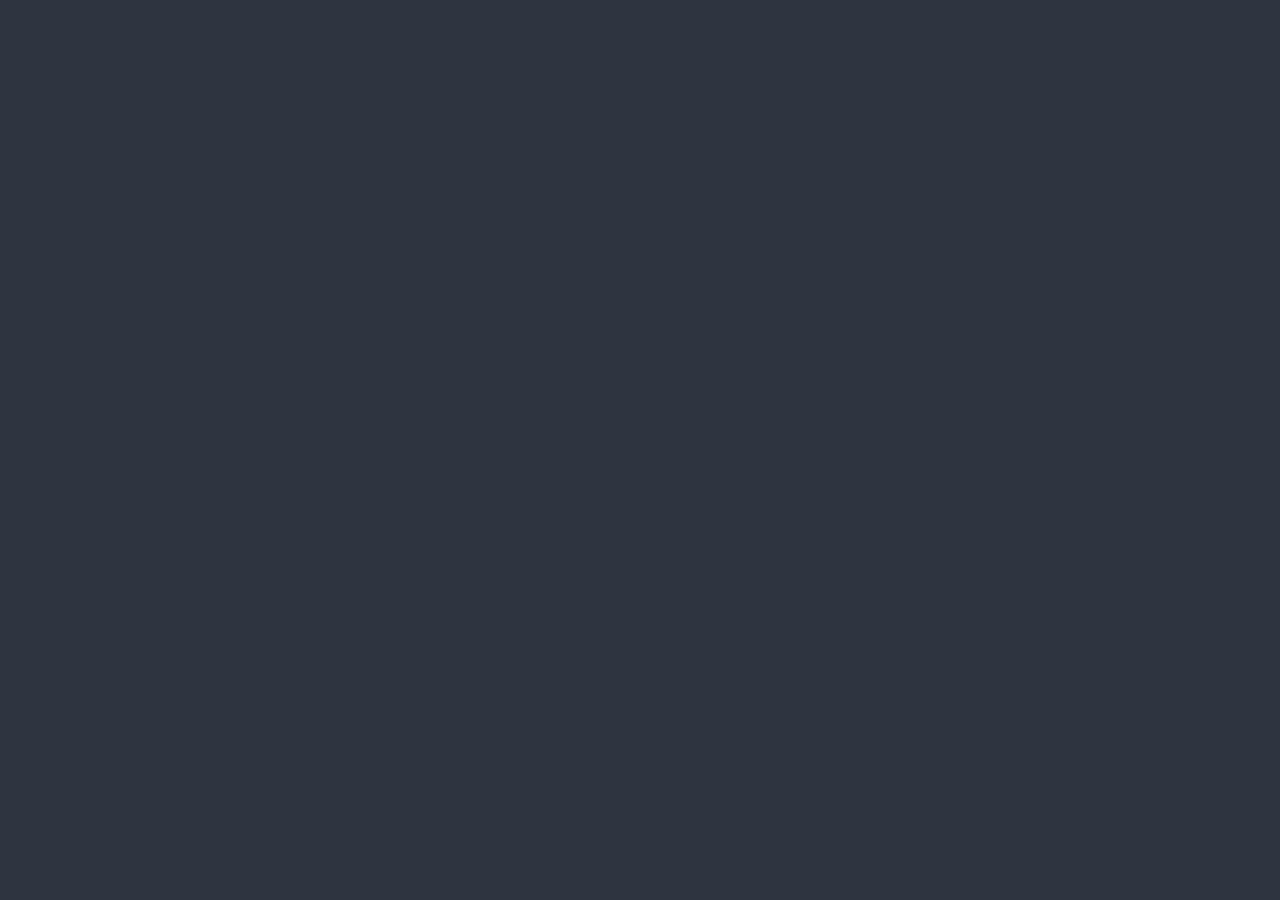
==== index.html @ 9ad7e332 "htm -> html" ====
<!DOCTYPE html>
<html lang="en">
<head>
    <meta charset="UTF-8">
    <title>stsy.io</title>
    <link href="https://fonts.googleapis.com/css?family=Fira+Code&display=swap" rel="stylesheet">
    <link rel="stylesheet" href="style.css">
    <script src="https://cdn.jsdelivr.net/npm/handlebars@latest/dist/handlebars.js"></script>
</head>
<body>
    <div id="content">
    </div>
    <script src="js/main.js"></script>
</body>
</html>
---- style.css ----
body {
    background-color: #2E3440;
    color: #D8DEE9; 
    font-family: 'Fira Code', monospace; 
    margin: 0;
    padding: 0;
}

.container {
    max-width: 800px;
    margin: 0 auto; 
    text-align: center;
    padding: 100px 20px;
}

h1 {
    font-size: 3em;
    margin-bottom: 50px;
}

ul {
    list-style-type: none;
    padding: 0;
}

li {
    margin: 20px 0;
}

a {
    color: #88C0D0;
    text-decoration: none;
    font-size: 1.5em;
}

a:hover {
    text-decoration: underline;
}
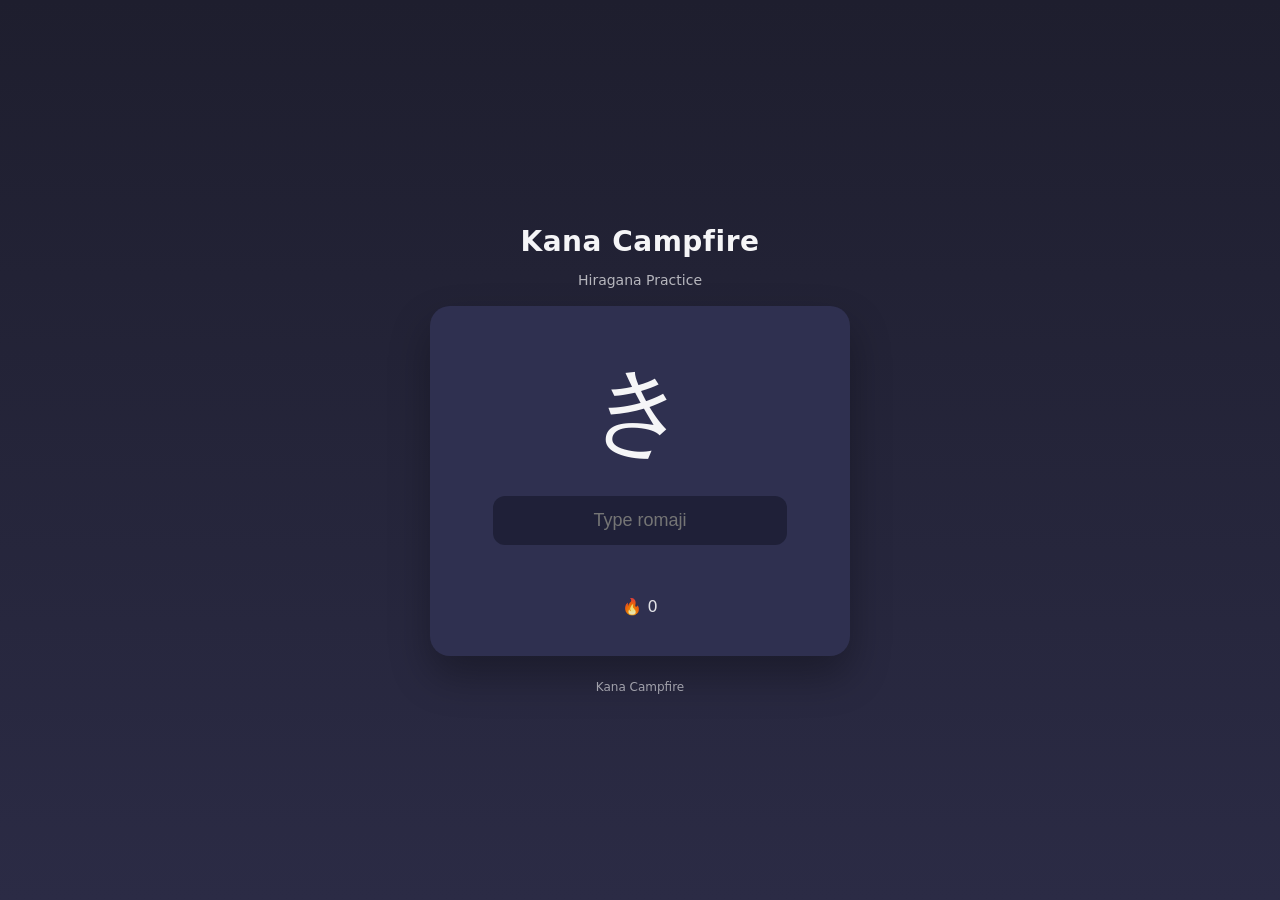
==== commit c427bf73: "Create index.html" ====
--- a/index.html
+++ b/index.html
@@ -1,15 +1,161 @@
 <!DOCTYPE html>
 <html lang="en">
 <head>
-    <meta charset="UTF-8">
-    <title>stsy.io</title>
-    <link href="https://fonts.googleapis.com/css?family=Fira+Code&display=swap" rel="stylesheet">
-    <link rel="stylesheet" href="style.css">
-    <script src="https://cdn.jsdelivr.net/npm/handlebars@latest/dist/handlebars.js"></script>
+  <meta charset="UTF-8" />
+  <meta name="viewport" content="width=device-width, initial-scale=1.0" />
+  <title>Kana Campfire</title>
+  <style>
+    body {
+      margin: 0;
+      font-family: system-ui, -apple-system, BlinkMacSystemFont, sans-serif;
+      background: linear-gradient(180deg, #1e1e2e, #2b2b45);
+      color: #f5f5f7;
+      display: flex;
+      justify-content: center;
+      align-items: center;
+      height: 100vh;
+    }
+
+    .app {
+      width: 100%;
+      max-width: 420px;
+      padding: 24px;
+    }
+
+    .card {
+      background: #2f3050;
+      border-radius: 20px;
+      padding: 40px 20px;
+      text-align: center;
+      box-shadow: 0 20px 40px rgba(0,0,0,0.3);
+    }
+
+    .hiragana {
+      font-size: 96px;
+      margin-bottom: 20px;
+    }
+
+    input {
+      width: 70%;
+      padding: 14px;
+      border-radius: 12px;
+      border: none;
+      font-size: 18px;
+      text-align: center;
+      outline: none;
+      background: #1f2038;
+      color: #fff;
+    }
+
+    .streak {
+      margin-top: 16px;
+      font-size: 16px;
+      opacity: 0.9;
+    }
+
+    .feedback {
+      margin-top: 12px;
+      font-size: 18px;
+      min-height: 24px;
+    }
+
+    .correct { color: #7CFF9B; }
+    .wrong { color: #FF7C7C; }
+
+    footer {
+      margin-top: 24px;
+      text-align: center;
+      opacity: 0.6;
+      font-size: 12px;
+    }
+
+    .title {
+      text-align: center;
+      font-size: 28px;
+      margin-bottom: 6px;
+      letter-spacing: 0.5px;
+    }
+
+    .subtitle {
+      text-align: center;
+      font-size: 14px;
+      opacity: 0.7;
+      margin-bottom: 18px;
+    }
+  </style>
 </head>
 <body>
-    <div id="content">
+  <div class="app">
+    <h1 class="title">Kana Campfire</h1>
+    <p class="subtitle">Hiragana Practice</p>
+    <div class="card">
+      <div class="hiragana" id="hiragana">あ</div>
+      <input id="answer" placeholder="Type romaji" autofocus />
+      <div class="feedback" id="feedback"></div>
+      <div class="streak">🔥 <span id="streak">0</span></div>
     </div>
-    <script src="js/main.js"></script>
+    <footer>Kana Campfire</footer>
+  </div>
+
+  <script>
+    const cards = [
+      { kana: 'あ', romaji: 'a' }, { kana: 'い', romaji: 'i' }, { kana: 'う', romaji: 'u' }, { kana: 'え', romaji: 'e' }, { kana: 'お', romaji: 'o' },
+      { kana: 'か', romaji: 'ka' }, { kana: 'き', romaji: 'ki' }, { kana: 'く', romaji: 'ku' }, { kana: 'け', romaji: 'ke' }, { kana: 'こ', romaji: 'ko' },
+      { kana: 'さ', romaji: 'sa' }, { kana: 'し', romaji: 'shi' }, { kana: 'す', romaji: 'su' }, { kana: 'せ', romaji: 'se' }, { kana: 'そ', romaji: 'so' },
+      { kana: 'た', romaji: 'ta' }, { kana: 'ち', romaji: 'chi' }, { kana: 'つ', romaji: 'tsu' }, { kana: 'て', romaji: 'te' }, { kana: 'と', romaji: 'to' },
+      { kana: 'な', romaji: 'na' }, { kana: 'に', romaji: 'ni' }, { kana: 'ぬ', romaji: 'nu' }, { kana: 'ね', romaji: 'ne' }, { kana: 'の', romaji: 'no' },
+      { kana: 'は', romaji: 'ha' }, { kana: 'ひ', romaji: 'hi' }, { kana: 'ふ', romaji: 'fu' }, { kana: 'へ', romaji: 'he' }, { kana: 'ほ', romaji: 'ho' },
+      { kana: 'ま', romaji: 'ma' }, { kana: 'み', romaji: 'mi' }, { kana: 'む', romaji: 'mu' }, { kana: 'め', romaji: 'me' }, { kana: 'も', romaji: 'mo' },
+      { kana: 'や', romaji: 'ya' }, { kana: 'ゆ', romaji: 'yu' }, { kana: 'よ', romaji: 'yo' },
+      { kana: 'ら', romaji: 'ra' }, { kana: 'り', romaji: 'ri' }, { kana: 'る', romaji: 'ru' }, { kana: 'れ', romaji: 're' }, { kana: 'ろ', romaji: 'ro' },
+      { kana: 'わ', romaji: 'wa' }, { kana: 'を', romaji: 'wo' }, { kana: 'ん', romaji: 'n' }
+    ];
+
+    let current = null;
+    let streak = 0;
+
+    const hiraganaEl = document.getElementById('hiragana');
+    const input = document.getElementById('answer');
+    const feedback = document.getElementById('feedback');
+    const streakEl = document.getElementById('streak');
+
+    function pickCard() {
+      current = cards[Math.floor(Math.random() * cards.length)];
+      hiraganaEl.textContent = current.kana;
+      input.value = '';
+      input.focus();
+    }
+
+    input.addEventListener('keydown', (e) => {
+      if (e.key === 'Enter') {
+        checkAnswer();
+      }
+    });
+
+    function checkAnswer() {
+      const val = input.value.trim().toLowerCase();
+      if (!val) return;
+
+      if (val === current.romaji) {
+        streak++;
+        feedback.textContent = '✓';
+        feedback.className = 'feedback correct';
+        navigator.vibrate?.(40);
+      } else {
+        streak = 0;
+        feedback.textContent = `✗ Riktig: "${current.romaji}"`;
+        feedback.className = 'feedback wrong';
+        navigator.vibrate?.([100, 40, 100]);
+      }
+
+      streakEl.textContent = streak;
+      setTimeout(() => {
+        feedback.textContent = '';
+        pickCard();
+      }, 900);
+    }
+
+    pickCard();
+  </script>
 </body>
-</html>+</html>
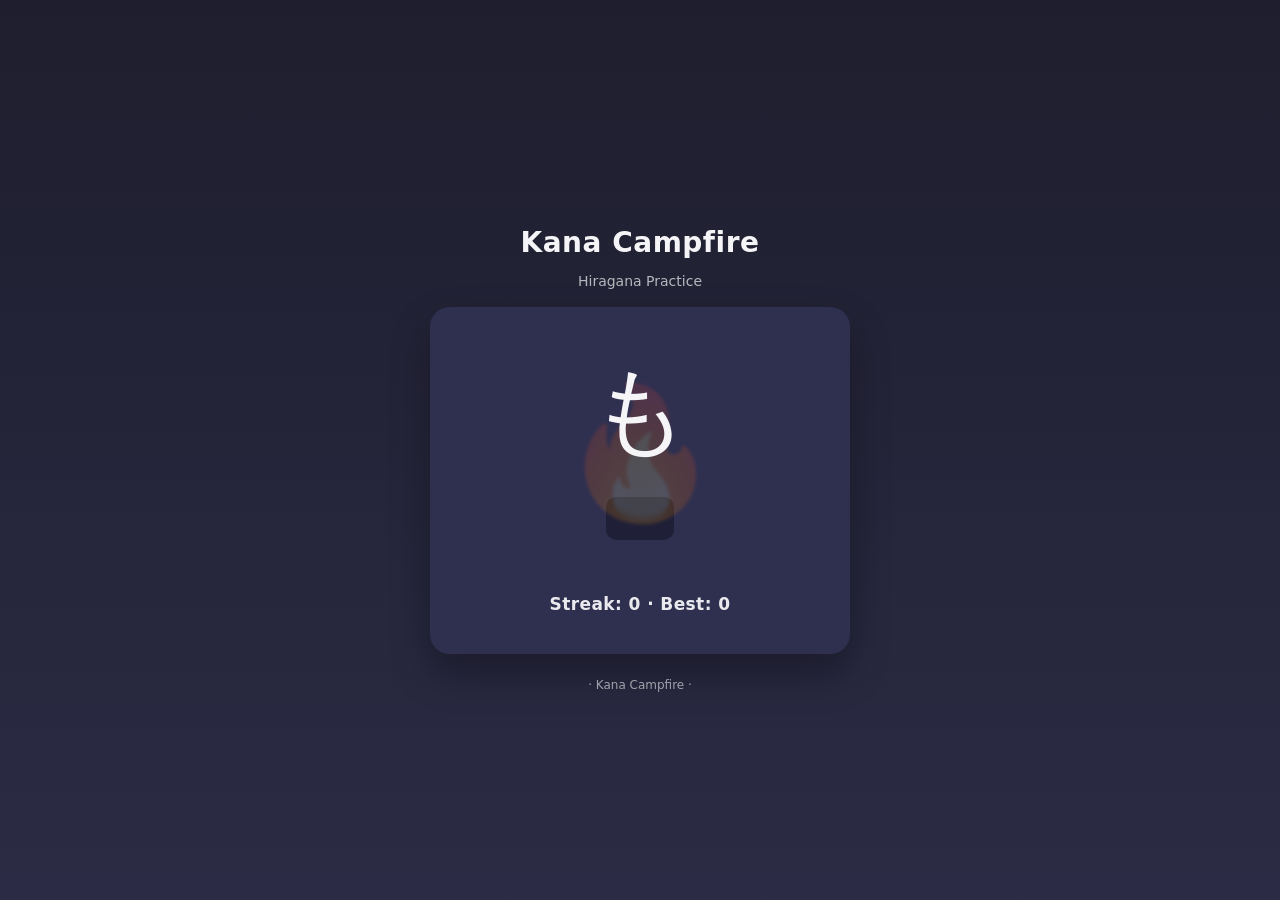
==== commit 17418c95: "Update index.html" ====
--- a/index.html
+++ b/index.html
@@ -28,29 +28,70 @@
       padding: 40px 20px;
       text-align: center;
       box-shadow: 0 20px 40px rgba(0,0,0,0.3);
+      position: relative;
+      overflow: hidden;
     }
 
     .hiragana {
       font-size: 96px;
       margin-bottom: 20px;
+      position: relative;
+      z-index: 2;
+    }
+
+    .flame-bg {
+      position: absolute;
+      top: 42%;
+      left: 50%;
+      transform: translate(-50%, -50%) scale(1);
+      font-size: 140px;
+      opacity: 0.18;
+      pointer-events: none;
+      z-index: 1;
+      filter: blur(1px);
+      animation: flameIdle 2.8s ease-in-out infinite;
+    }
+
+    @keyframes flameIdle {
+      0% { transform: translate(-50%, -50%) scale(1); opacity: 0.16; }
+      50% { transform: translate(-50%, -50%) scale(1.05); opacity: 0.22; }
+      100% { transform: translate(-50%, -50%) scale(1); opacity: 0.16; }
+    }
+
+    @keyframes flamePulse {
+      0% { transform: translate(-50%, -50%) scale(1); }
+      40% { transform: translate(-50%, -50%) scale(1.25); }
+      100% { transform: translate(-50%, -50%) scale(1); }
+    }
+
+    .flame-pulse {
+      animation: flamePulse 0.35s ease-out;
     }
 
     input {
-      width: 70%;
-      padding: 14px;
-      border-radius: 12px;
+      width: 4ch;
+      padding: 10px 12px;
+      border-radius: 10px;
       border: none;
-      font-size: 18px;
+      font-size: 20px;
       text-align: center;
       outline: none;
       background: #1f2038;
       color: #fff;
+      margin: 0 auto;
+      display: block;
     }
 
     .streak {
-      margin-top: 16px;
-      font-size: 16px;
-      opacity: 0.9;
+      margin-top: 18px;
+      font-size: 17px;
+      font-weight: 600;
+      letter-spacing: 0.4px;
+      opacity: 0.95;
+    }
+
+    .streak span {
+      font-weight: 700;
     }
 
     .feedback {
@@ -88,16 +129,47 @@
   <div class="app">
     <h1 class="title">Kana Campfire</h1>
     <p class="subtitle">Hiragana Practice</p>
+
     <div class="card">
+      <div class="flame-bg" id="flameBg">🔥</div>
       <div class="hiragana" id="hiragana">あ</div>
-      <input id="answer" placeholder="Type romaji" autofocus />
+
+      <input
+        id="answer"
+        autofocus
+        autocomplete="off"
+        autocorrect="off"
+        autocapitalize="none"
+        spellcheck="false"
+        inputmode="latin"
+        maxlength="3"
+      />
+
       <div class="feedback" id="feedback"></div>
-      <div class="streak">🔥 <span id="streak">0</span></div>
+      <div class="streak">Streak: <span id="streak">0</span> · Best: <span id="best">0</span></div>
     </div>
-    <footer>Kana Campfire</footer>
+
+    <footer>· Kana Campfire ·</footer>
   </div>
 
   <script>
+    function updateFlames(streak, decay = 0) {
+      const flame = document.getElementById('flameBg');
+      const baseScale = 1 + Math.min(streak, 12) * 0.12;
+      const scale = Math.max(0.6, baseScale - decay);
+
+      flame.style.transform = `translate(-50%, -50%) scale(${scale})`;
+      flame.style.opacity = Math.max(
+        0.05,
+        Math.min(0.18 + streak * 0.02 - decay * 0.2, 0.45)
+      );
+      flame.style.filter = `blur(${Math.max(0, 2 - streak * 0.1)}px)`;
+
+      if (scale <= 0.65 && streak > 0) {
+        streakEl.textContent = 0;
+      }
+    }
+
     const cards = [
       { kana: 'あ', romaji: 'a' }, { kana: 'い', romaji: 'i' }, { kana: 'う', romaji: 'u' }, { kana: 'え', romaji: 'e' }, { kana: 'お', romaji: 'o' },
       { kana: 'か', romaji: 'ka' }, { kana: 'き', romaji: 'ki' }, { kana: 'く', romaji: 'ku' }, { kana: 'け', romaji: 'ke' }, { kana: 'こ', romaji: 'ko' },
@@ -113,48 +185,72 @@
 
     let current = null;
     let streak = 0;
+    let best = Number(localStorage.getItem('bestStreak') || 0);
+    let decay = 0;
+    let decayTimer = null;
 
     const hiraganaEl = document.getElementById('hiragana');
     const input = document.getElementById('answer');
     const feedback = document.getElementById('feedback');
     const streakEl = document.getElementById('streak');
+    const bestEl = document.getElementById('best');
+    const flameEl = document.getElementById('flameBg');
+
+    bestEl.textContent = best;
 
     function pickCard() {
       current = cards[Math.floor(Math.random() * cards.length)];
       hiraganaEl.textContent = current.kana;
       input.value = '';
       input.focus();
+      decay = 0;
+
+      clearInterval(decayTimer);
+      decayTimer = setInterval(() => {
+        decay += 0.01;
+        updateFlames(streak, decay);
+      }, 120);
     }
 
     input.addEventListener('keydown', (e) => {
-      if (e.key === 'Enter') {
-        checkAnswer();
-      }
+      if (e.key === 'Enter') checkAnswer();
     });
 
     function checkAnswer() {
       const val = input.value.trim().toLowerCase();
       if (!val) return;
 
+      clearInterval(decayTimer);
+      decay = 0;
+
       if (val === current.romaji) {
         streak++;
-        feedback.textContent = '✓';
+        feedback.textContent = '✓ Correct!';
         feedback.className = 'feedback correct';
         navigator.vibrate?.(40);
+
+        flameEl.classList.remove('flame-pulse');
+        void flameEl.offsetWidth;
+        flameEl.classList.add('flame-pulse');
       } else {
         streak = 0;
-        feedback.textContent = `✗ Riktig: "${current.romaji}"`;
+        feedback.textContent = `✗ Wrong — it was "${current.romaji}"`;
         feedback.className = 'feedback wrong';
         navigator.vibrate?.([100, 40, 100]);
       }
 
+      if (streak > best) {
+        best = streak;
+        localStorage.setItem('bestStreak', best);
+        bestEl.textContent = best;
+      }
+
       streakEl.textContent = streak;
-      setTimeout(() => {
-        feedback.textContent = '';
-        pickCard();
-      }, 900);
-    }
-
+      updateFlames(streak, 0);
+      pickCard();
+    }
+
+    updateFlames(0);
     pickCard();
   </script>
 </body>
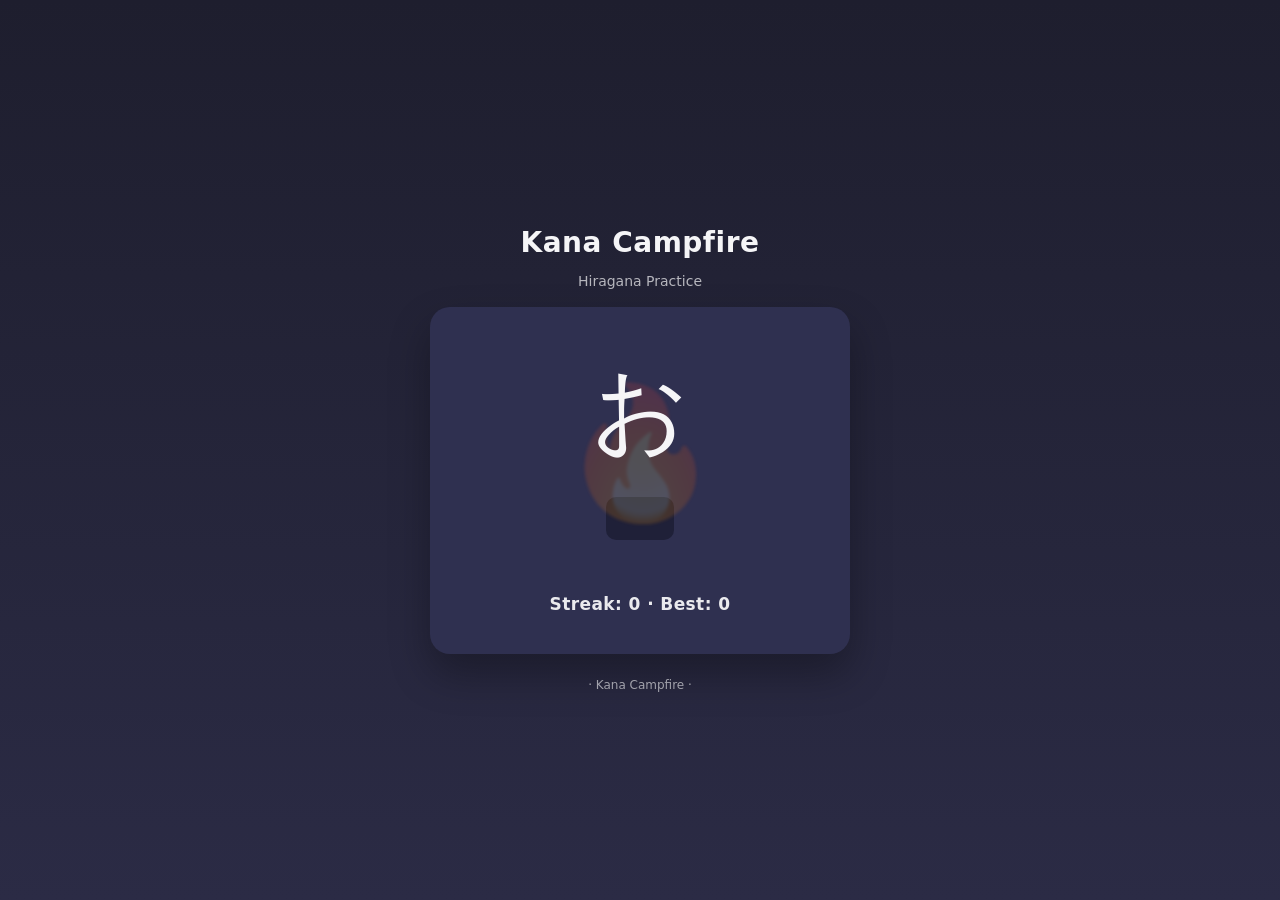
==== commit abf4684f: "Update index.html" ====
--- a/index.html
+++ b/index.html
@@ -234,7 +234,7 @@
         flameEl.classList.add('flame-pulse');
       } else {
         streak = 0;
-        feedback.textContent = `✗ Wrong — it was "${current.romaji}"`;
+        feedback.textContent = `✗ Wrong - ${current.romaji}`;
         feedback.className = 'feedback wrong';
         navigator.vibrate?.([100, 40, 100]);
       }
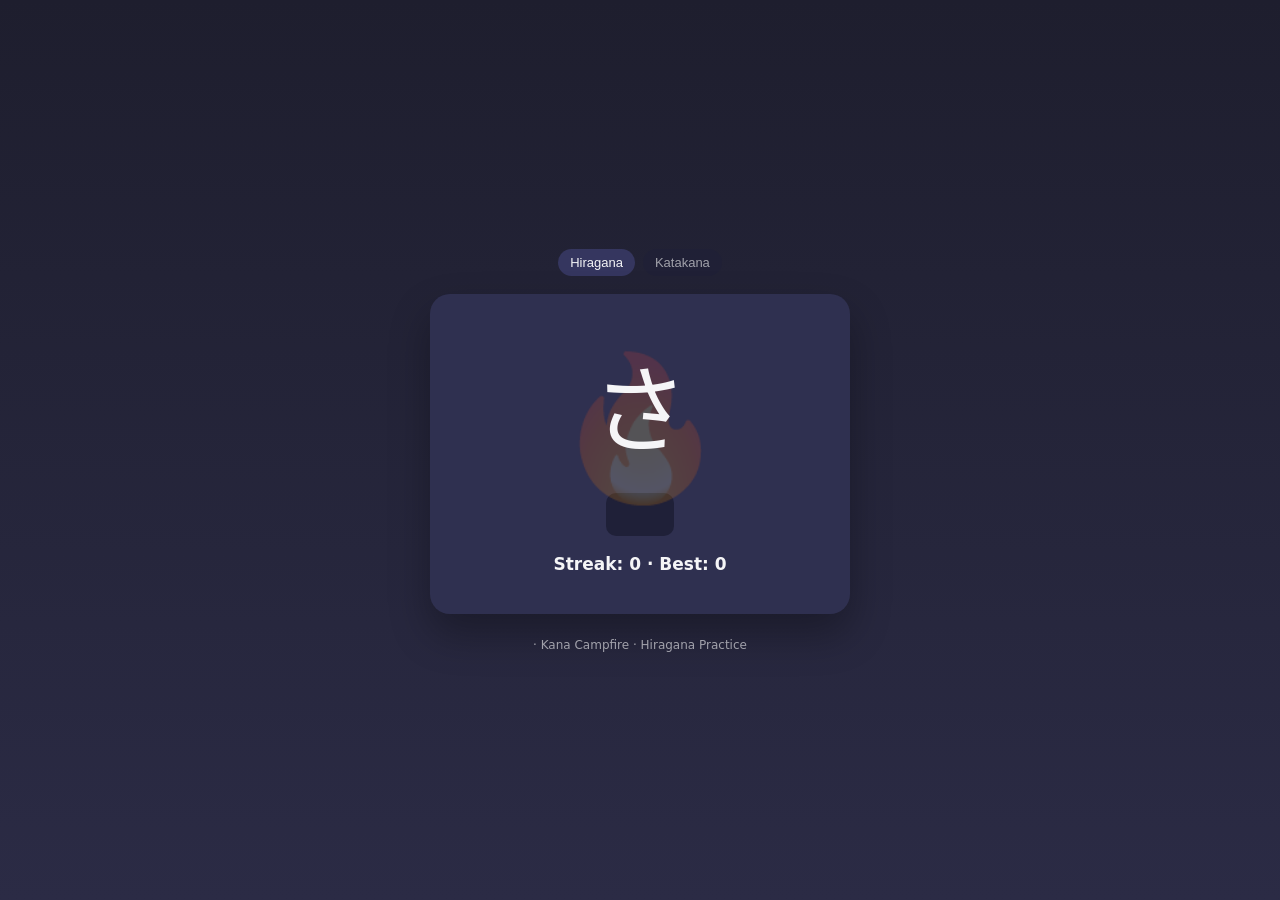
==== commit 7ed63e6f: "Update index.html" ====
--- a/index.html
+++ b/index.html
@@ -4,6 +4,11 @@
   <meta charset="UTF-8" />
   <meta name="viewport" content="width=device-width, initial-scale=1.0" />
   <title>Kana Campfire</title>
+
+  <link rel="preconnect" href="https://fonts.googleapis.com">
+  <link rel="preconnect" href="https://fonts.gstatic.com" crossorigin>
+  <link href="https://fonts.googleapis.com/css2?family=Noto+Sans+JP:wght@400;700&display=swap" rel="stylesheet">
+
   <style>
     body {
       margin: 0;
@@ -16,39 +21,33 @@
       height: 100vh;
     }
 
-    .app {
-      width: 100%;
-      max-width: 420px;
-      padding: 24px;
-    }
+    .app { max-width: 420px; padding: 24px; width: 100%; }
+
+    .title { text-align: center; font-size: 28px; margin-bottom: 6px; }
+    .subtitle { text-align: center; font-size: 14px; opacity: 0.7; margin-bottom: 12px; }
+
+    .mode-toggle { display: flex; justify-content: center; gap: 8px; margin-bottom: 18px; }
+    .mode-toggle button {
+      background: #1f2038; color: #f5f5f7; border: none;
+      padding: 6px 12px; border-radius: 999px; font-size: 13px; opacity: 0.6;
+    }
+    .mode-toggle button.active { opacity: 1; background: #35365f; }
 
     .card {
-      background: #2f3050;
-      border-radius: 20px;
-      padding: 40px 20px;
-      text-align: center;
+      background: #2f3050; border-radius: 20px; padding: 40px 20px;
+      text-align: center; position: relative; overflow: hidden;
       box-shadow: 0 20px 40px rgba(0,0,0,0.3);
-      position: relative;
-      overflow: hidden;
     }
 
     .hiragana {
-      font-size: 96px;
-      margin-bottom: 20px;
-      position: relative;
-      z-index: 2;
+      font-family: "Noto Sans JP", system-ui, sans-serif;
+      font-size: 96px; margin-bottom: 20px; position: relative; z-index: 2;
     }
 
     .flame-bg {
-      position: absolute;
-      top: 42%;
-      left: 50%;
-      transform: translate(-50%, -50%) scale(1);
-      font-size: 140px;
-      opacity: 0.18;
-      pointer-events: none;
-      z-index: 1;
-      filter: blur(1px);
+      position: absolute; top: 42%; left: 50%;
+      transform: translate(-50%, -50%); font-size: 140px;
+      opacity: 0.18; pointer-events: none; z-index: 1;
       animation: flameIdle 2.8s ease-in-out infinite;
     }
 
@@ -64,179 +63,128 @@
       100% { transform: translate(-50%, -50%) scale(1); }
     }
 
-    .flame-pulse {
-      animation: flamePulse 0.35s ease-out;
-    }
+    .flame-pulse { animation: flamePulse 0.35s ease-out; }
 
     input {
-      width: 4ch;
-      padding: 10px 12px;
-      border-radius: 10px;
-      border: none;
-      font-size: 20px;
-      text-align: center;
-      outline: none;
-      background: #1f2038;
-      color: #fff;
-      margin: 0 auto;
-      display: block;
-    }
-
-    .streak {
-      margin-top: 18px;
-      font-size: 17px;
-      font-weight: 600;
-      letter-spacing: 0.4px;
-      opacity: 0.95;
-    }
-
-    .streak span {
-      font-weight: 700;
-    }
-
-    .feedback {
-      margin-top: 12px;
-      font-size: 18px;
-      min-height: 24px;
-    }
-
-    .correct { color: #7CFF9B; }
-    .wrong { color: #FF7C7C; }
-
-    footer {
-      margin-top: 24px;
-      text-align: center;
-      opacity: 0.6;
-      font-size: 12px;
-    }
-
-    .title {
-      text-align: center;
-      font-size: 28px;
-      margin-bottom: 6px;
-      letter-spacing: 0.5px;
-    }
-
-    .subtitle {
-      text-align: center;
-      font-size: 14px;
-      opacity: 0.7;
-      margin-bottom: 18px;
-    }
+      width: 4ch; padding: 10px 12px; border-radius: 10px; border: none;
+      font-size: 20px; text-align: center; background: #1f2038; color: #fff;
+      margin: 0 auto; display: block; outline: none;
+    }
+
+    .streak { margin-top: 18px; font-size: 17px; font-weight: 600; }
+
+    .hint {
+      position: absolute; inset: 0; display: flex; align-items: center; justify-content: center;
+      font-family: "Noto Sans JP", system-ui, sans-serif;
+      font-size: 48px; opacity: 0; pointer-events: none;
+      z-index: 0;
+    }
+
+    .hint.red { color: rgba(255, 80, 80, 0.55); }
+    .hint.green { color: rgba(120, 255, 160, 0.45); }
+
+    @keyframes hintFade {
+      0% { opacity: 0; transform: translateY(6px); }
+      20% { opacity: 0.35; transform: translateY(0); }
+      80% { opacity: 0.35; }
+      100% { opacity: 0; transform: translateY(-4px); }
+    }
+
+    footer { margin-top: 24px; text-align: center; opacity: 0.6; font-size: 12px; }
   </style>
 </head>
 <body>
   <div class="app">
-    <h1 class="title">Kana Campfire</h1>
-    <p class="subtitle">Hiragana Practice</p>
+    
+
+    <div class="mode-toggle">
+      <button id="hiraganaBtn" class="active">Hiragana</button>
+      <button id="katakanaBtn">Katakana</button>
+    </div>
 
     <div class="card">
       <div class="flame-bg" id="flameBg">🔥</div>
-      <div class="hiragana" id="hiragana">あ</div>
-
-      <input
-        id="answer"
-        autofocus
-        autocomplete="off"
-        autocorrect="off"
-        autocapitalize="none"
-        spellcheck="false"
-        inputmode="latin"
-        maxlength="3"
-      />
-
-      <div class="feedback" id="feedback"></div>
+      <div class="hiragana" id="kana">あ</div>
+      <div class="hint" id="hint"></div>
+
+      <input id="answer" autocomplete="off" autocorrect="off" autocapitalize="none" spellcheck="false" inputmode="latin" maxlength="3" />
+
       <div class="streak">Streak: <span id="streak">0</span> · Best: <span id="best">0</span></div>
     </div>
 
-    <footer>· Kana Campfire ·</footer>
+    <footer id="footer">· Kana Campfire · Hiragana Practice</footer>
   </div>
 
   <script>
-    function updateFlames(streak, decay = 0) {
-      const flame = document.getElementById('flameBg');
-      const baseScale = 1 + Math.min(streak, 12) * 0.12;
-      const scale = Math.max(0.6, baseScale - decay);
-
-      flame.style.transform = `translate(-50%, -50%) scale(${scale})`;
-      flame.style.opacity = Math.max(
-        0.05,
-        Math.min(0.18 + streak * 0.02 - decay * 0.2, 0.45)
-      );
-      flame.style.filter = `blur(${Math.max(0, 2 - streak * 0.1)}px)`;
-
-      if (scale <= 0.65 && streak > 0) {
-        streakEl.textContent = 0;
-      }
-    }
-
-    const cards = [
-      { kana: 'あ', romaji: 'a' }, { kana: 'い', romaji: 'i' }, { kana: 'う', romaji: 'u' }, { kana: 'え', romaji: 'e' }, { kana: 'お', romaji: 'o' },
-      { kana: 'か', romaji: 'ka' }, { kana: 'き', romaji: 'ki' }, { kana: 'く', romaji: 'ku' }, { kana: 'け', romaji: 'ke' }, { kana: 'こ', romaji: 'ko' },
-      { kana: 'さ', romaji: 'sa' }, { kana: 'し', romaji: 'shi' }, { kana: 'す', romaji: 'su' }, { kana: 'せ', romaji: 'se' }, { kana: 'そ', romaji: 'so' },
-      { kana: 'た', romaji: 'ta' }, { kana: 'ち', romaji: 'chi' }, { kana: 'つ', romaji: 'tsu' }, { kana: 'て', romaji: 'te' }, { kana: 'と', romaji: 'to' },
-      { kana: 'な', romaji: 'na' }, { kana: 'に', romaji: 'ni' }, { kana: 'ぬ', romaji: 'nu' }, { kana: 'ね', romaji: 'ne' }, { kana: 'の', romaji: 'no' },
-      { kana: 'は', romaji: 'ha' }, { kana: 'ひ', romaji: 'hi' }, { kana: 'ふ', romaji: 'fu' }, { kana: 'へ', romaji: 'he' }, { kana: 'ほ', romaji: 'ho' },
-      { kana: 'ま', romaji: 'ma' }, { kana: 'み', romaji: 'mi' }, { kana: 'む', romaji: 'mu' }, { kana: 'め', romaji: 'me' }, { kana: 'も', romaji: 'mo' },
-      { kana: 'や', romaji: 'ya' }, { kana: 'ゆ', romaji: 'yu' }, { kana: 'よ', romaji: 'yo' },
-      { kana: 'ら', romaji: 'ra' }, { kana: 'り', romaji: 'ri' }, { kana: 'る', romaji: 'ru' }, { kana: 'れ', romaji: 're' }, { kana: 'ろ', romaji: 'ro' },
-      { kana: 'わ', romaji: 'wa' }, { kana: 'を', romaji: 'wo' }, { kana: 'ん', romaji: 'n' }
+    const hiraganaCards = [
+      { k:'あ', r:'a' },{ k:'い', r:'i' },{ k:'う', r:'u' },{ k:'え', r:'e' },{ k:'お', r:'o' },
+      { k:'か', r:'ka' },{ k:'き', r:'ki' },{ k:'く', r:'ku' },{ k:'け', r:'ke' },{ k:'こ', r:'ko' },
+      { k:'が', r:'ga' },{ k:'ぎ', r:'gi' },{ k:'ぐ', r:'gu' },{ k:'げ', r:'ge' },{ k:'ご', r:'go' },
+      { k:'さ', r:'sa' },{ k:'し', r:'shi' },{ k:'す', r:'su' },{ k:'せ', r:'se' },{ k:'そ', r:'so' },
+      { k:'ざ', r:'za' },{ k:'じ', r:'ji' },{ k:'ず', r:'zu' },{ k:'ぜ', r:'ze' },{ k:'ぞ', r:'zo' },
+      { k:'た', r:'ta' },{ k:'ち', r:'chi' },{ k:'つ', r:'tsu' },{ k:'て', r:'te' },{ k:'と', r:'to' },
+      { k:'だ', r:'da' },{ k:'ぢ', r:'ji' },{ k:'づ', r:'zu' },{ k:'で', r:'de' },{ k:'ど', r:'do' },
+      { k:'な', r:'na' },{ k:'に', r:'ni' },{ k:'ぬ', r:'nu' },{ k:'ね', r:'ne' },{ k:'の', r:'no' },
+      { k:'は', r:'ha' },{ k:'ひ', r:'hi' },{ k:'ふ', r:'fu' },{ k:'へ', r:'he' },{ k:'ほ', r:'ho' },
+      { k:'ば', r:'ba' },{ k:'び', r:'bi' },{ k:'ぶ', r:'bu' },{ k:'べ', r:'be' },{ k:'ぼ', r:'bo' },
+      { k:'ぱ', r:'pa' },{ k:'ぴ', r:'pi' },{ k:'ぷ', r:'pu' },{ k:'ぺ', r:'pe' },{ k:'ぽ', r:'po' },
+      { k:'ま', r:'ma' },{ k:'み', r:'mi' },{ k:'む', r:'mu' },{ k:'め', r:'me' },{ k:'も', r:'mo' },
+      { k:'や', r:'ya' },{ k:'ゆ', r:'yu' },{ k:'よ', r:'yo' },
+      { k:'ら', r:'ra' },{ k:'り', r:'ri' },{ k:'る', r:'ru' },{ k:'れ', r:'re' },{ k:'ろ', r:'ro' },
+      { k:'わ', r:'wa' },{ k:'を', r:'wo' },{ k:'ん', r:'n' }
     ];
 
+    const katakanaCards = hiraganaCards.map(c => ({
+      k: String.fromCharCode(c.k.charCodeAt(0) + 0x60), r: c.r
+    }));
+
+    let deck = hiraganaCards;
     let current = null;
     let streak = 0;
     let best = Number(localStorage.getItem('bestStreak') || 0);
-    let decay = 0;
-    let decayTimer = null;
-
-    const hiraganaEl = document.getElementById('hiragana');
+
+    const kanaEl = document.getElementById('kana');
     const input = document.getElementById('answer');
-    const feedback = document.getElementById('feedback');
     const streakEl = document.getElementById('streak');
     const bestEl = document.getElementById('best');
-    const flameEl = document.getElementById('flameBg');
+    
+    const flame = document.getElementById('flameBg');
+    const hint = document.getElementById('hint');
 
     bestEl.textContent = best;
 
     function pickCard() {
-      current = cards[Math.floor(Math.random() * cards.length)];
-      hiraganaEl.textContent = current.kana;
+      current = deck[Math.floor(Math.random() * deck.length)];
+      kanaEl.textContent = current.k;
       input.value = '';
       input.focus();
-      decay = 0;
-
-      clearInterval(decayTimer);
-      decayTimer = setInterval(() => {
-        decay += 0.01;
-        updateFlames(streak, decay);
-      }, 120);
-    }
-
-    input.addEventListener('keydown', (e) => {
-      if (e.key === 'Enter') checkAnswer();
-    });
-
-    function checkAnswer() {
+    }
+
+    function pulse() {
+      flame.classList.remove('flame-pulse');
+      void flame.offsetWidth;
+      flame.classList.add('flame-pulse');
+    }
+
+    function showHint(text, color) {
+      hint.textContent = text;
+      hint.className = `hint ${color}`;
+      hint.style.animation = 'none';
+      void hint.offsetWidth;
+      hint.style.animation = 'hintFade 1.2s ease-out';
+    }
+
+    input.addEventListener('keydown', e => {
+      if (e.key !== 'Enter') return;
       const val = input.value.trim().toLowerCase();
-      if (!val) return;
-
-      clearInterval(decayTimer);
-      decay = 0;
-
-      if (val === current.romaji) {
+
+      if (val === current.r) {
         streak++;
-        feedback.textContent = '✓ Correct!';
-        feedback.className = 'feedback correct';
-        navigator.vibrate?.(40);
-
-        flameEl.classList.remove('flame-pulse');
-        void flameEl.offsetWidth;
-        flameEl.classList.add('flame-pulse');
+        pulse();
+        showHint(current.r, 'green');
       } else {
         streak = 0;
-        feedback.textContent = `✗ Wrong - ${current.romaji}`;
-        feedback.className = 'feedback wrong';
-        navigator.vibrate?.([100, 40, 100]);
+        showHint(current.r, 'red');
       }
 
       if (streak > best) {
@@ -244,13 +192,26 @@
         localStorage.setItem('bestStreak', best);
         bestEl.textContent = best;
       }
-
       streakEl.textContent = streak;
-      updateFlames(streak, 0);
       pickCard();
-    }
-
-    updateFlames(0);
+    });
+
+    document.getElementById('hiraganaBtn').onclick = () => {
+      deck = hiraganaCards;
+      document.getElementById('footer').textContent = '· Kana Campfire · Hiragana Practice';
+      document.getElementById('hiraganaBtn').classList.add('active');
+      document.getElementById('katakanaBtn').classList.remove('active');
+      streak = 0; streakEl.textContent = 0; pickCard();
+    };
+
+    document.getElementById('katakanaBtn').onclick = () => {
+      deck = katakanaCards;
+      document.getElementById('footer').textContent = '· Kana Campfire · Katakana Practice';
+      document.getElementById('katakanaBtn').classList.add('active');
+      document.getElementById('hiraganaBtn').classList.remove('active');
+      streak = 0; streakEl.textContent = 0; pickCard();
+    };
+
     pickCard();
   </script>
 </body>
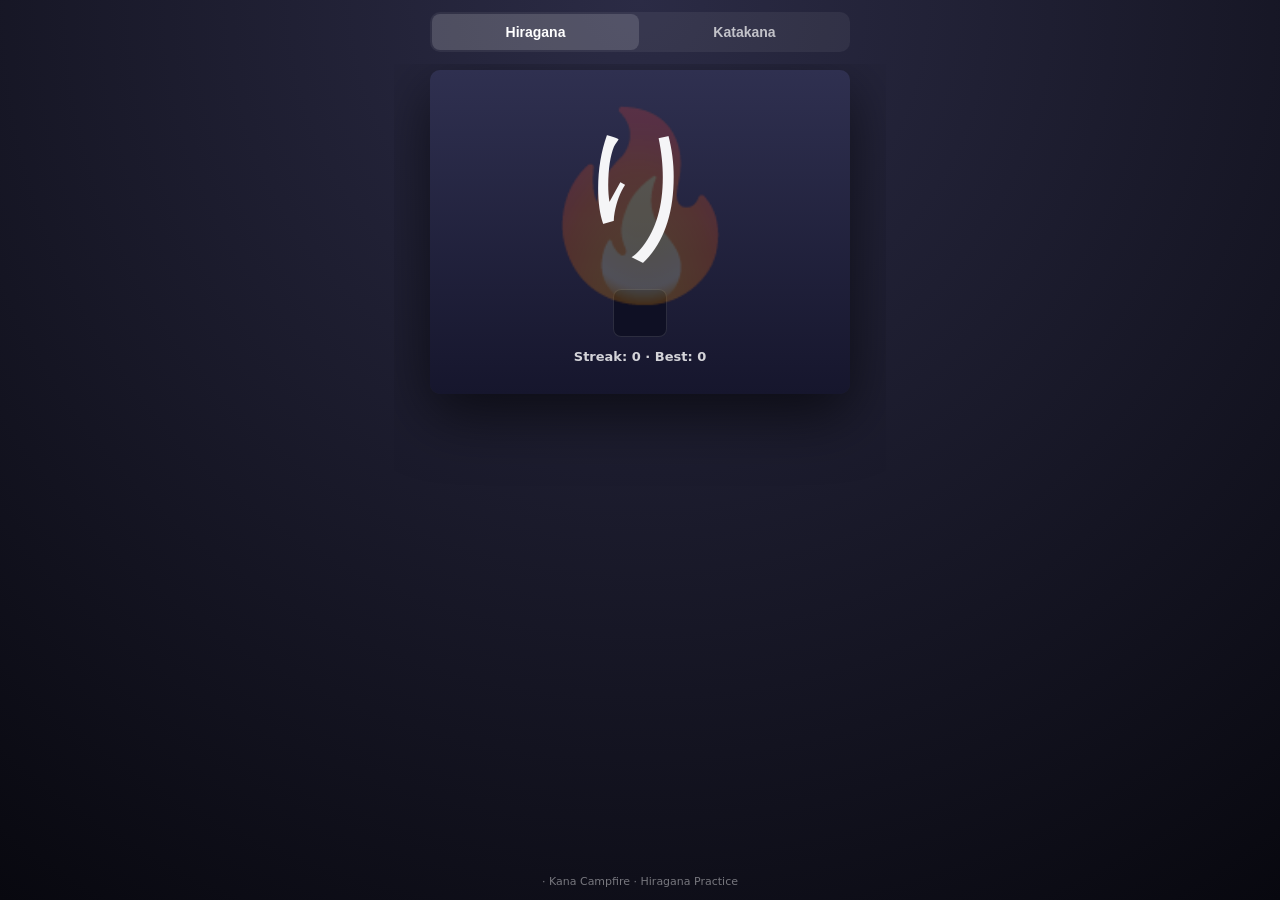
==== commit 8e722b07: "Update index.html" ====
--- a/index.html
+++ b/index.html
@@ -2,114 +2,266 @@
 <html lang="en">
 <head>
   <meta charset="UTF-8" />
-  <meta name="viewport" content="width=device-width, initial-scale=1.0" />
+  <meta name="viewport" content="width=device-width, initial-scale=1.0, maximum-scale=1.0, user-scalable=no" />
   <title>Kana Campfire</title>
 
-  <link rel="preconnect" href="https://fonts.googleapis.com">
-  <link rel="preconnect" href="https://fonts.gstatic.com" crossorigin>
-  <link href="https://fonts.googleapis.com/css2?family=Noto+Sans+JP:wght@400;700&display=swap" rel="stylesheet">
-
   <style>
+    :root {
+      --safe-bottom: env(safe-area-inset-bottom);
+    }
+
+    * { box-sizing: border-box; }
+
     body {
       margin: 0;
       font-family: system-ui, -apple-system, BlinkMacSystemFont, sans-serif;
-      background: linear-gradient(180deg, #1e1e2e, #2b2b45);
+      background: radial-gradient(circle at top, #2b2b45, #08080f);
       color: #f5f5f7;
+      min-height: 100dvh;
+      overflow-x: hidden;
+    }
+
+    .app {
+      min-height: 100dvh;
+      display: flex;
+      flex-direction: column;
+      justify-content: flex-start;
+      gap: 12px;
+      padding: 12px 14px calc(12px + var(--safe-bottom));
+    }
+
+    /* Top bar */
+    .top-bar {
+      display: grid;
+      grid-template-columns: 1fr 1fr;
+      gap: 2px;
+      width: 100%;
+      max-width: 420px;
+      margin: 0 auto;
+      background: rgba(255,255,255,0.06);
+      border-radius: 10px;
+      padding: 2px;
+    }
+
+    .top-bar button {
+      background: transparent;
+      color: rgba(255,255,255,0.7);
+      border: none;
+      padding: 10px 6px;
+      border-radius: 8px;
+      font-size: 14px;
+      font-weight: 600;
+      white-space: nowrap;
+      overflow: hidden;
+      text-overflow: ellipsis;
+      transition: background .2s ease, color .2s ease;
+    }
+
+    .top-bar button.active {
+      background: rgba(255,255,255,0.14);
+      color: #fff;
+    }
+
+    /* Arena */
+    .arena {
+      flex: 1;
+      display: flex;
+      align-items: flex-start;
+      justify-content: center;
+      overflow-y: auto;
+      padding-top: 6px;
+    }
+
+    /* Card */
+    .card {
+      width: 100%;
+      max-width: 420px;
+      background: linear-gradient(180deg, #2f3050, #16162d);
+      border-radius: 10px;
+      padding: 28px 16px 24px;
+      text-align: center;
+      position: relative;
+      overflow: hidden;
+      box-shadow: 0 20px 60px rgba(0,0,0,0.6);
+    }
+
+    /* Status */
+    .combo {
+      position: absolute;
+      top: 12px;
+      right: 14px;
+      font-size: 13px;
+      opacity: 0;
+      transform: scale(.9);
+      transition: opacity .25s, transform .25s;
+      color: #9dffb3;
+      z-index: 5;
+    }
+
+    .combo.active { opacity: 1; transform: scale(1.25); }
+
+    .boss {
+      position: absolute;
+      top: 12px;
+      left: 14px;
+      font-size: 12px;
+      color: #ff7c7c;
+      opacity: 0;
+      transition: opacity .3s;
+      z-index: 5;
+    }
+
+    .boss.active { opacity: 1; }
+
+    /* Flame */
+    .flame-bg {
+      position: absolute;
+      top: 42%;
+      left: 50%;
+      transform: translate(-50%, -50%);
+      font-size: 180px;
+      opacity: 0.22;
+      pointer-events: none;
+      z-index: 1;
+      animation: flameIdle 2.4s ease-in-out infinite;
+    }
+
+    @keyframes flameIdle {
+      0% { transform: translate(-50%, -50%) scale(1); opacity: 0.18; }
+      50% { transform: translate(-50%, -50%) scale(1.1); opacity: 0.3; }
+      100% { transform: translate(-50%, -50%) scale(1); opacity: 0.18; }
+    }
+
+    @keyframes flamePulse {
+      0% { transform: translate(-50%, -50%) scale(1); }
+      35% { transform: translate(-50%, -50%) scale(1.4); }
+      100% { transform: translate(-50%, -50%) scale(1); }
+    }
+
+    .flame-pulse { animation: flamePulse 0.28s ease-out; }
+
+    /* Kana */
+    .kana {
+      font-size: min(42vw, 120px);
+      margin-bottom: 10px;
+      position: relative;
+      z-index: 4;
+      transition: transform .15s ease;
+    }
+
+    .kana.pop { transform: scale(1.12); }
+
+    /* Hint */
+    .hint {
+      position: absolute;
+      inset: 0;
+      display: flex;
+      align-items: center;
+      justify-content: center;
+      font-size: min(24vw, 68px);
+      opacity: 0;
+      pointer-events: none;
+      z-index: 3;
+    }
+
+    .hint.red { color: rgba(255, 90, 90, 0.65); }
+    .hint.green { color: rgba(140, 255, 180, 0.55); }
+
+    @keyframes hintFade {
+      0% { opacity: 0; transform: scale(.8) translateY(18px); }
+      30% { opacity: .6; transform: scale(1.15) translateY(0); }
+      80% { opacity: .5; }
+      100% { opacity: 0; transform: scale(1.2) translateY(-14px); }
+    }
+
+    /* Input */
+    .input-zone {
+      margin-top: 10px;
       display: flex;
       justify-content: center;
-      align-items: center;
-      height: 100vh;
-    }
-
-    .app { max-width: 420px; padding: 24px; width: 100%; }
-
-    .title { text-align: center; font-size: 28px; margin-bottom: 6px; }
-    .subtitle { text-align: center; font-size: 14px; opacity: 0.7; margin-bottom: 12px; }
-
-    .mode-toggle { display: flex; justify-content: center; gap: 8px; margin-bottom: 18px; }
-    .mode-toggle button {
-      background: #1f2038; color: #f5f5f7; border: none;
-      padding: 6px 12px; border-radius: 999px; font-size: 13px; opacity: 0.6;
-    }
-    .mode-toggle button.active { opacity: 1; background: #35365f; }
-
-    .card {
-      background: #2f3050; border-radius: 20px; padding: 40px 20px;
-      text-align: center; position: relative; overflow: hidden;
-      box-shadow: 0 20px 40px rgba(0,0,0,0.3);
-    }
-
-    .hiragana {
-      font-family: "Noto Sans JP", system-ui, sans-serif;
-      font-size: 96px; margin-bottom: 20px; position: relative; z-index: 2;
-    }
-
-    .flame-bg {
-      position: absolute; top: 42%; left: 50%;
-      transform: translate(-50%, -50%); font-size: 140px;
-      opacity: 0.18; pointer-events: none; z-index: 1;
-      animation: flameIdle 2.8s ease-in-out infinite;
-    }
-
-    @keyframes flameIdle {
-      0% { transform: translate(-50%, -50%) scale(1); opacity: 0.16; }
-      50% { transform: translate(-50%, -50%) scale(1.05); opacity: 0.22; }
-      100% { transform: translate(-50%, -50%) scale(1); opacity: 0.16; }
-    }
-
-    @keyframes flamePulse {
-      0% { transform: translate(-50%, -50%) scale(1); }
-      40% { transform: translate(-50%, -50%) scale(1.25); }
-      100% { transform: translate(-50%, -50%) scale(1); }
-    }
-
-    .flame-pulse { animation: flamePulse 0.35s ease-out; }
+    }
 
     input {
-      width: 4ch; padding: 10px 12px; border-radius: 10px; border: none;
-      font-size: 20px; text-align: center; background: #1f2038; color: #fff;
-      margin: 0 auto; display: block; outline: none;
-    }
-
-    .streak { margin-top: 18px; font-size: 17px; font-weight: 600; }
-
-    .hint {
-      position: absolute; inset: 0; display: flex; align-items: center; justify-content: center;
-      font-family: "Noto Sans JP", system-ui, sans-serif;
-      font-size: 48px; opacity: 0; pointer-events: none;
-      z-index: 0;
-    }
-
-    .hint.red { color: rgba(255, 80, 80, 0.55); }
-    .hint.green { color: rgba(120, 255, 160, 0.45); }
-
-    @keyframes hintFade {
-      0% { opacity: 0; transform: translateY(6px); }
-      20% { opacity: 0.35; transform: translateY(0); }
-      80% { opacity: 0.35; }
-      100% { opacity: 0; transform: translateY(-4px); }
-    }
-
-    footer { margin-top: 24px; text-align: center; opacity: 0.6; font-size: 12px; }
+      width: 4ch;
+      padding: 10px 12px;
+      border-radius: 8px;
+      border: none;
+      font-size: 22px;
+      text-align: center;
+      background: #0f1024;
+      color: #fff;
+      outline: none;
+      box-shadow: inset 0 0 0 1px rgba(255,255,255,0.12);
+    }
+
+    .streak {
+      margin-top: 12px;
+      font-size: 13px;
+      font-weight: 600;
+      opacity: .85;
+    }
+
+    footer {
+      text-align: center;
+      opacity: .45;
+      font-size: 11px;
+    }
+
+    .keyboard-open footer { display: none; }
+
+    .shake { animation: shake .22s linear; }
+
+    @keyframes shake {
+      0% { transform: translateX(0); }
+      25% { transform: translateX(-6px); }
+      50% { transform: translateX(6px); }
+      75% { transform: translateX(-4px); }
+      100% { transform: translateX(0); }
+    }
+
+    /* Desktop polish */
+    @media (min-width: 768px) {
+      .app {
+        max-width: 520px;
+        margin: 0 auto;
+      }
+
+      .card {
+        padding: 36px 24px 30px;
+      }
+
+      .kana {
+        font-size: 128px;
+      }
+
+      input {
+        font-size: 24px;
+      }
+    }
   </style>
 </head>
 <body>
   <div class="app">
-    
-
-    <div class="mode-toggle">
+
+    <div class="top-bar">
       <button id="hiraganaBtn" class="active">Hiragana</button>
       <button id="katakanaBtn">Katakana</button>
     </div>
 
-    <div class="card">
-      <div class="flame-bg" id="flameBg">🔥</div>
-      <div class="hiragana" id="kana">あ</div>
-      <div class="hint" id="hint"></div>
-
-      <input id="answer" autocomplete="off" autocorrect="off" autocapitalize="none" spellcheck="false" inputmode="latin" maxlength="3" />
-
-      <div class="streak">Streak: <span id="streak">0</span> · Best: <span id="best">0</span></div>
+    <div class="arena">
+      <div class="card" id="card">
+        <div class="combo" id="combo"></div>
+        <div class="boss" id="boss">BOSS</div>
+        <div class="flame-bg" id="flameBg">🔥</div>
+        <div class="kana" id="kana">あ</div>
+        <div class="hint" id="hint"></div>
+
+        <div class="input-zone">
+          <input id="answer" autocomplete="off" autocorrect="off" autocapitalize="none" spellcheck="false" inputmode="latin" maxlength="3" />
+        </div>
+
+        <div class="streak">Streak: <span id="streak">0</span> · Best: <span id="best">0</span></div>
+      </div>
     </div>
 
     <footer id="footer">· Kana Campfire · Hiragana Practice</footer>
@@ -119,24 +271,17 @@
     const hiraganaCards = [
       { k:'あ', r:'a' },{ k:'い', r:'i' },{ k:'う', r:'u' },{ k:'え', r:'e' },{ k:'お', r:'o' },
       { k:'か', r:'ka' },{ k:'き', r:'ki' },{ k:'く', r:'ku' },{ k:'け', r:'ke' },{ k:'こ', r:'ko' },
-      { k:'が', r:'ga' },{ k:'ぎ', r:'gi' },{ k:'ぐ', r:'gu' },{ k:'げ', r:'ge' },{ k:'ご', r:'go' },
       { k:'さ', r:'sa' },{ k:'し', r:'shi' },{ k:'す', r:'su' },{ k:'せ', r:'se' },{ k:'そ', r:'so' },
-      { k:'ざ', r:'za' },{ k:'じ', r:'ji' },{ k:'ず', r:'zu' },{ k:'ぜ', r:'ze' },{ k:'ぞ', r:'zo' },
       { k:'た', r:'ta' },{ k:'ち', r:'chi' },{ k:'つ', r:'tsu' },{ k:'て', r:'te' },{ k:'と', r:'to' },
-      { k:'だ', r:'da' },{ k:'ぢ', r:'ji' },{ k:'づ', r:'zu' },{ k:'で', r:'de' },{ k:'ど', r:'do' },
       { k:'な', r:'na' },{ k:'に', r:'ni' },{ k:'ぬ', r:'nu' },{ k:'ね', r:'ne' },{ k:'の', r:'no' },
       { k:'は', r:'ha' },{ k:'ひ', r:'hi' },{ k:'ふ', r:'fu' },{ k:'へ', r:'he' },{ k:'ほ', r:'ho' },
-      { k:'ば', r:'ba' },{ k:'び', r:'bi' },{ k:'ぶ', r:'bu' },{ k:'べ', r:'be' },{ k:'ぼ', r:'bo' },
-      { k:'ぱ', r:'pa' },{ k:'ぴ', r:'pi' },{ k:'ぷ', r:'pu' },{ k:'ぺ', r:'pe' },{ k:'ぽ', r:'po' },
       { k:'ま', r:'ma' },{ k:'み', r:'mi' },{ k:'む', r:'mu' },{ k:'め', r:'me' },{ k:'も', r:'mo' },
       { k:'や', r:'ya' },{ k:'ゆ', r:'yu' },{ k:'よ', r:'yo' },
       { k:'ら', r:'ra' },{ k:'り', r:'ri' },{ k:'る', r:'ru' },{ k:'れ', r:'re' },{ k:'ろ', r:'ro' },
       { k:'わ', r:'wa' },{ k:'を', r:'wo' },{ k:'ん', r:'n' }
     ];
 
-    const katakanaCards = hiraganaCards.map(c => ({
-      k: String.fromCharCode(c.k.charCodeAt(0) + 0x60), r: c.r
-    }));
+    const katakanaCards = hiraganaCards.map(c => ({ k: String.fromCharCode(c.k.charCodeAt(0) + 0x60), r: c.r }));
 
     let deck = hiraganaCards;
     let current = null;
@@ -147,15 +292,20 @@
     const input = document.getElementById('answer');
     const streakEl = document.getElementById('streak');
     const bestEl = document.getElementById('best');
-    
     const flame = document.getElementById('flameBg');
     const hint = document.getElementById('hint');
+    const comboEl = document.getElementById('combo');
+    const bossEl = document.getElementById('boss');
+    const card = document.getElementById('card');
 
     bestEl.textContent = best;
 
     function pickCard() {
       current = deck[Math.floor(Math.random() * deck.length)];
       kanaEl.textContent = current.k;
+      kanaEl.classList.remove('pop');
+      void kanaEl.offsetWidth;
+      kanaEl.classList.add('pop');
       input.value = '';
       input.focus();
     }
@@ -166,12 +316,26 @@
       flame.classList.add('flame-pulse');
     }
 
+    flame.addEventListener('animationend', e => {
+      if (e.animationName === 'flamePulse') flame.classList.remove('flame-pulse');
+    });
+
     function showHint(text, color) {
       hint.textContent = text;
-      hint.className = `hint ${color}`;
+      hint.className = 'hint ' + color;
       hint.style.animation = 'none';
-      void hint.offsetWidth;
-      hint.style.animation = 'hintFade 1.2s ease-out';
+      void hint.offsetHeight;
+      hint.style.animation = 'hintFade 1.1s cubic-bezier(.15,.9,.2,1)';
+    }
+
+    function updateCombo() {
+      if (streak >= 3) {
+        comboEl.textContent = 'Combo x' + streak;
+        comboEl.classList.add('active');
+      } else comboEl.classList.remove('active');
+
+      if (streak >= 20) bossEl.classList.add('active');
+      else bossEl.classList.remove('active');
     }
 
     input.addEventListener('keydown', e => {
@@ -185,6 +349,8 @@
       } else {
         streak = 0;
         showHint(current.r, 'red');
+        card.classList.add('shake');
+        setTimeout(() => card.classList.remove('shake'), 220);
       }
 
       if (streak > best) {
@@ -192,7 +358,9 @@
         localStorage.setItem('bestStreak', best);
         bestEl.textContent = best;
       }
+
       streakEl.textContent = streak;
+      updateCombo();
       pickCard();
     });
 
@@ -201,7 +369,7 @@
       document.getElementById('footer').textContent = '· Kana Campfire · Hiragana Practice';
       document.getElementById('hiraganaBtn').classList.add('active');
       document.getElementById('katakanaBtn').classList.remove('active');
-      streak = 0; streakEl.textContent = 0; pickCard();
+      streak = 0; streakEl.textContent = 0; updateCombo(); pickCard();
     };
 
     document.getElementById('katakanaBtn').onclick = () => {
@@ -209,8 +377,20 @@
       document.getElementById('footer').textContent = '· Kana Campfire · Katakana Practice';
       document.getElementById('katakanaBtn').classList.add('active');
       document.getElementById('hiraganaBtn').classList.remove('active');
-      streak = 0; streakEl.textContent = 0; pickCard();
+      streak = 0; streakEl.textContent = 0; updateCombo(); pickCard();
     };
+
+    // Keyboard handling
+    if (window.visualViewport) {
+      visualViewport.addEventListener('resize', () => {
+        const keyboardOpen = visualViewport.height < window.innerHeight - 100;
+        document.body.classList.toggle('keyboard-open', keyboardOpen);
+        const bottom = keyboardOpen
+          ? (window.innerHeight - visualViewport.height) + 'px'
+          : 'env(safe-area-inset-bottom)';
+        document.documentElement.style.setProperty('--safe-bottom', bottom);
+      });
+    }
 
     pickCard();
   </script>
